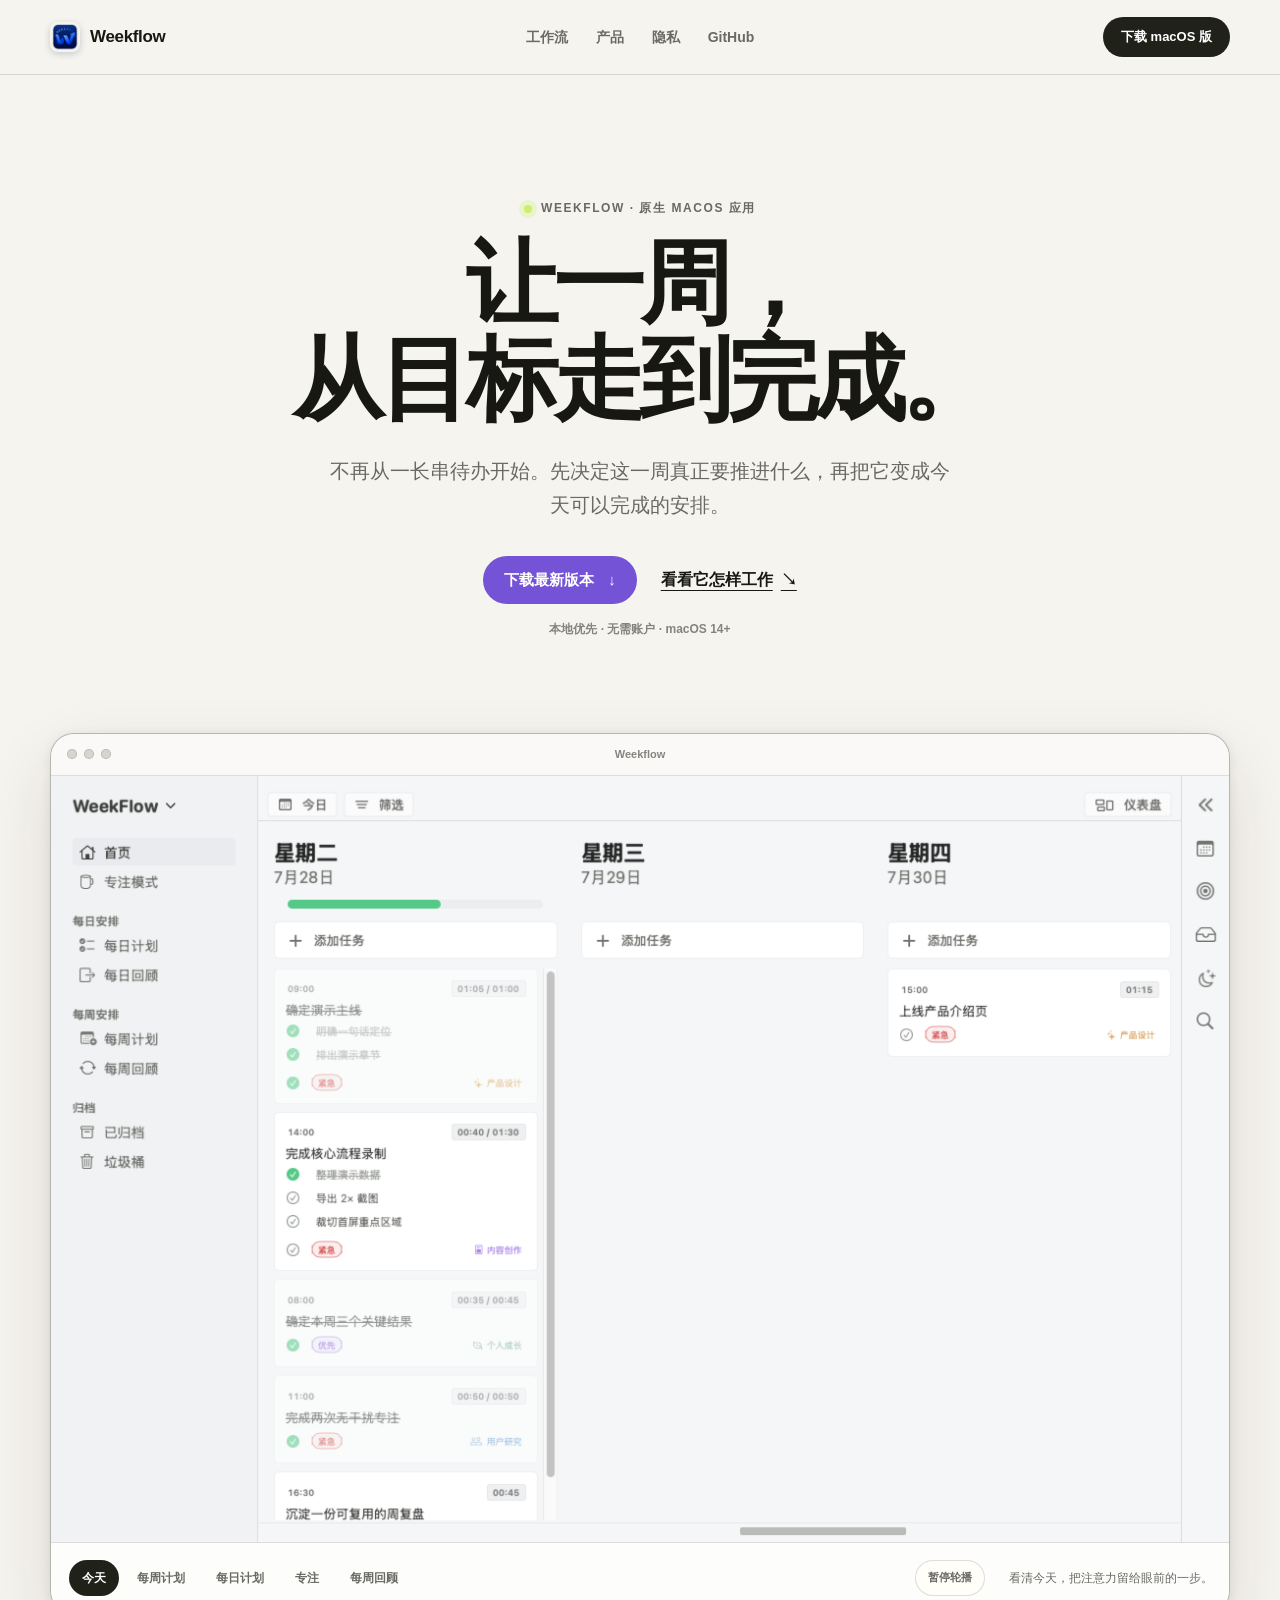
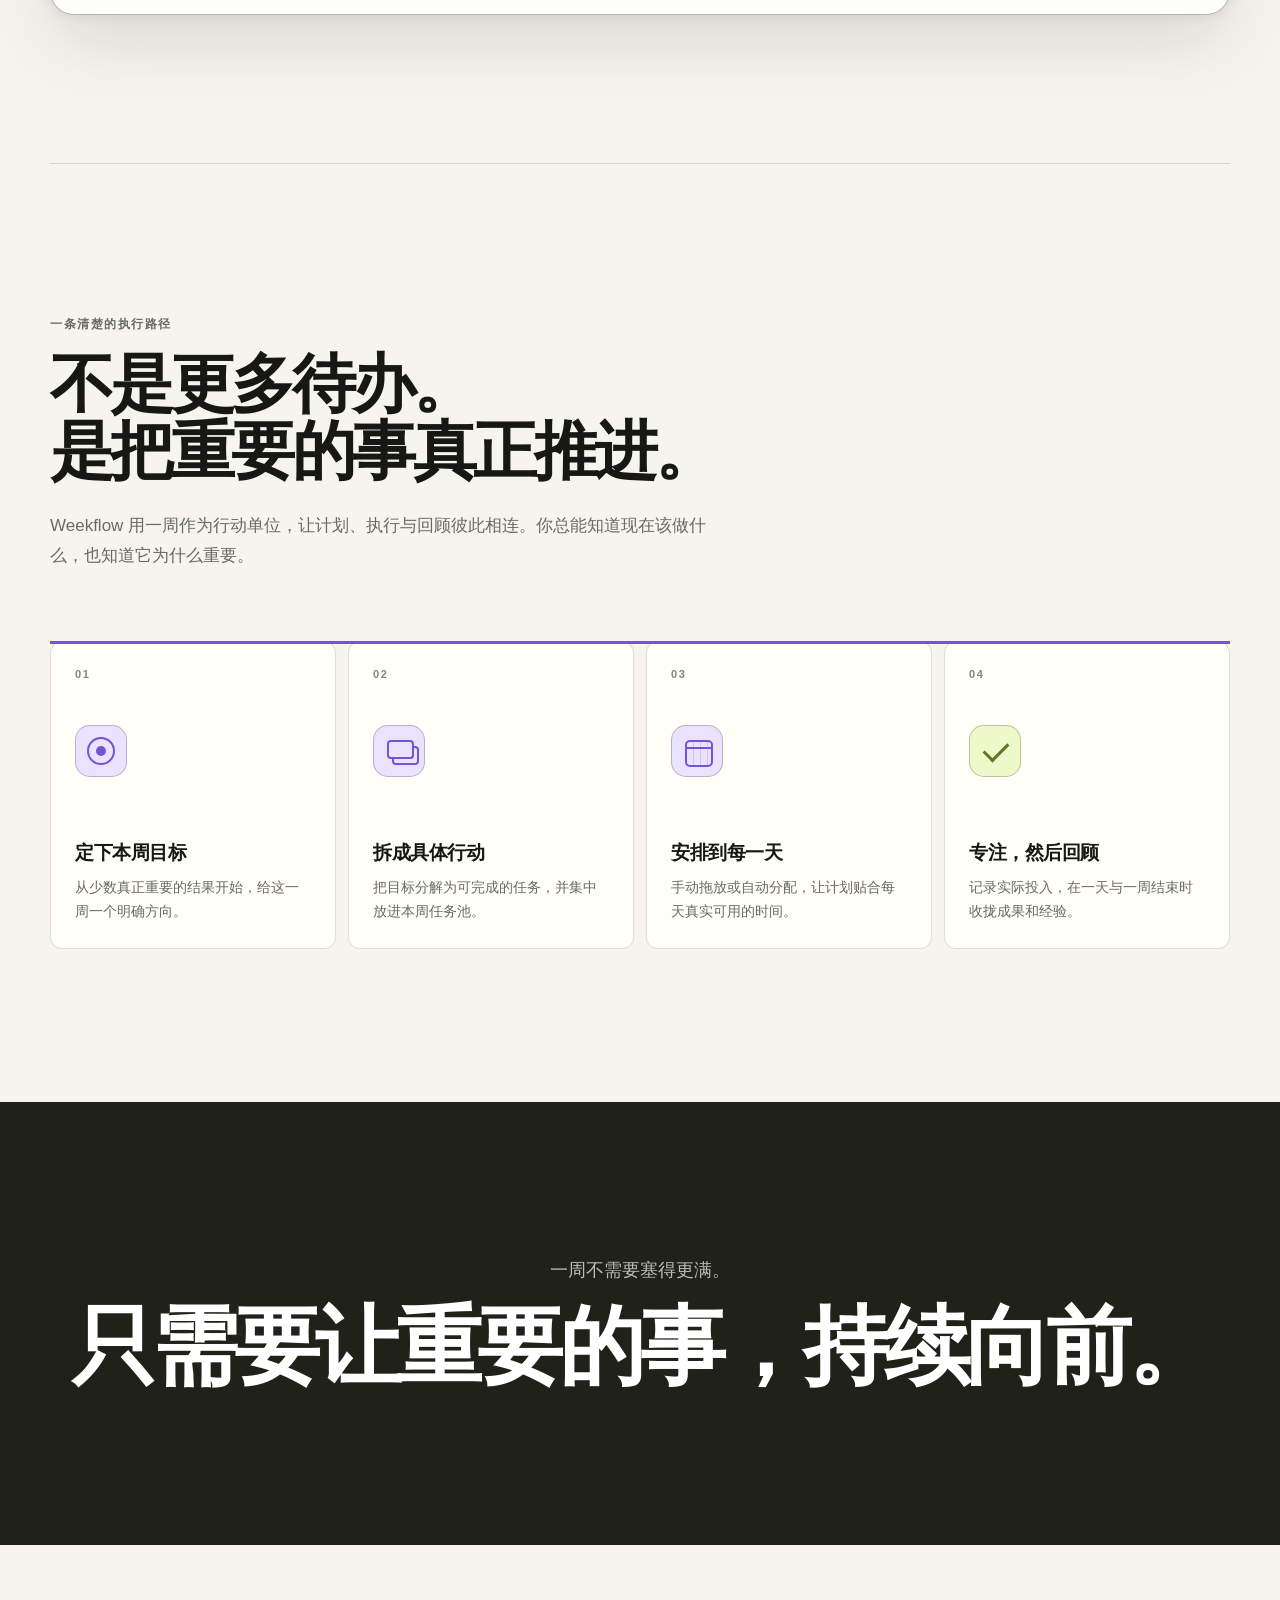
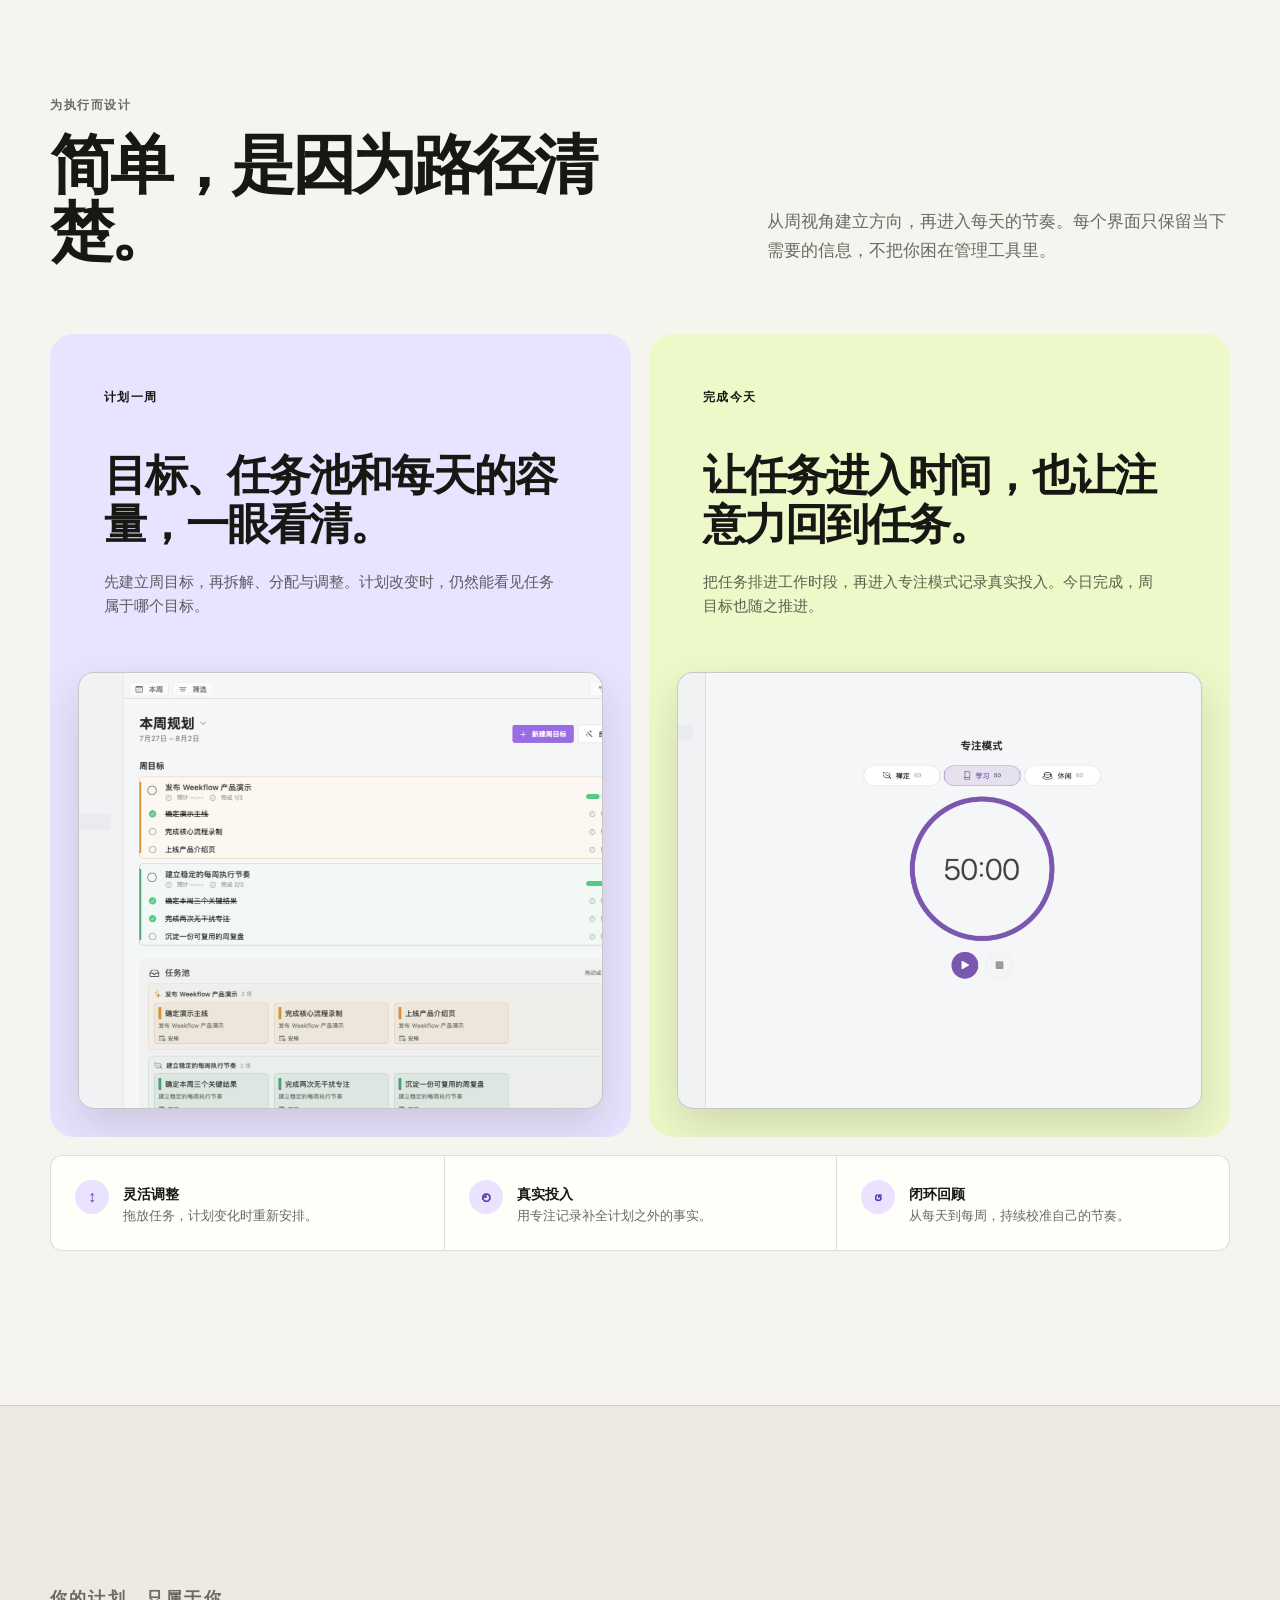
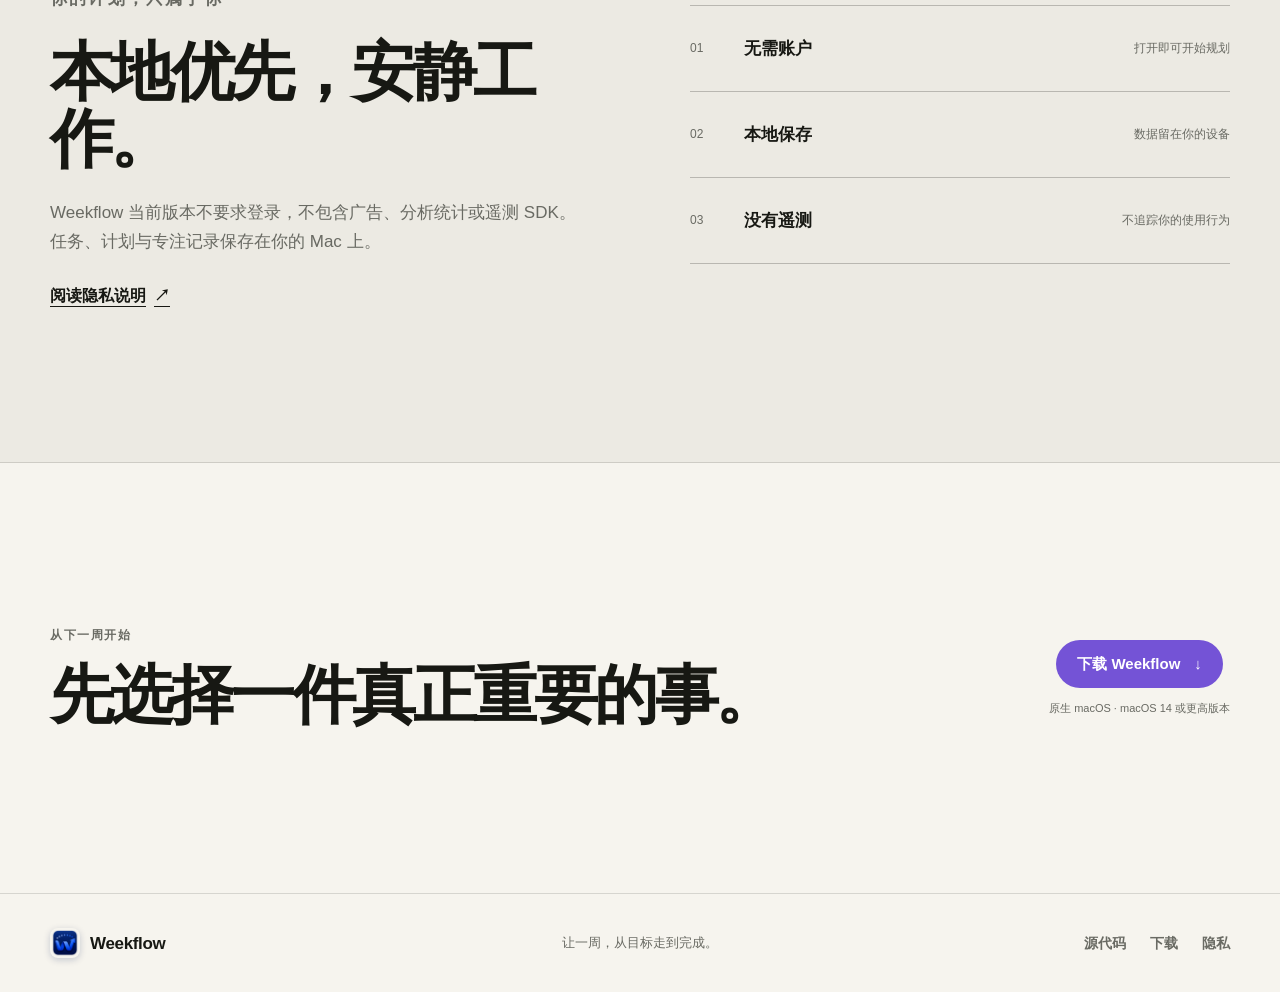
==== docs/index.html @ f8e5429b "feat: add Weekflow product demo site" ====
<!DOCTYPE html>
<html lang="zh-CN" class="no-js">
  <head>
    <meta charset="utf-8" />
    <meta name="viewport" content="width=device-width, initial-scale=1" />
    <meta name="theme-color" content="#f6f4ee" />
    <meta
      name="description"
      content="Weekflow 是一款由周目标驱动的原生 macOS 个人执行系统：规划一周、安排每天、专注行动，再用回顾收拢进展。"
    />
    <meta property="og:type" content="website" />
    <meta property="og:locale" content="zh_CN" />
    <meta property="og:title" content="Weekflow — 让一周，从目标走到完成" />
    <meta
      property="og:description"
      content="从本周真正重要的事出发，把目标变成每天可以执行的安排。"
    />
    <meta property="og:url" content="https://cgl-sd.github.io/weekflow/" />
    <meta property="og:image" content="https://cgl-sd.github.io/weekflow/assets/og-weekflow.png" />
    <meta property="og:image:width" content="1200" />
    <meta property="og:image:height" content="630" />
    <meta property="og:image:alt" content="Weekflow：让一周，从目标走到完成" />
    <meta name="twitter:card" content="summary_large_image" />
    <meta name="twitter:title" content="Weekflow — 让一周，从目标走到完成" />
    <meta
      name="twitter:description"
      content="从周目标出发，安排每天、专注行动，再用回顾收拢进展。"
    />
    <meta name="twitter:image" content="https://cgl-sd.github.io/weekflow/assets/og-weekflow.png" />
    <link rel="canonical" href="https://cgl-sd.github.io/weekflow/" />
    <link rel="icon" type="image/png" href="assets/favicon.png" />
    <link rel="apple-touch-icon" href="assets/apple-touch-icon.png" />
    <link rel="stylesheet" href="styles.css" />
    <script src="site.js" defer="defer"></script>
    <script type="application/ld+json">
      {
        "@context": "https://schema.org",
        "@type": "SoftwareApplication",
        "name": "Weekflow",
        "description": "一款由周目标驱动的原生 macOS 个人执行系统。",
        "applicationCategory": "ProductivityApplication",
        "operatingSystem": "macOS 14 or later",
        "softwareVersion": "1.0.3",
        "downloadUrl": "https://github.com/cgl-sd/weekflow/releases/latest",
        "codeRepository": "https://github.com/cgl-sd/weekflow"
      }
    </script>
    <title>Weekflow — 让一周，从目标走到完成</title>
  </head>
  <body>
    <a class="skip-link" href="#main-content">跳到主要内容</a>

    <header class="site-header">
      <div class="shell header-inner">
        <a class="brand" href="#top" aria-label="Weekflow 首页">
          <span class="brand-mark" aria-hidden="true">
            <img src="assets/favicon.png" alt="" width="30" height="30" />
          </span>
          <span>Weekflow</span>
        </a>

        <nav class="site-nav" aria-label="主要导航">
          <a href="#workflow">工作流</a>
          <a href="#product">产品</a>
          <a href="#privacy">隐私</a>
          <a href="https://github.com/cgl-sd/weekflow">GitHub</a>
        </nav>

        <a
          class="button button-small button-dark"
          href="https://github.com/cgl-sd/weekflow/releases/latest"
        >
          下载 macOS 版
        </a>
      </div>
    </header>

    <main id="main-content">
      <section class="hero shell" id="top" aria-labelledby="hero-title">
        <div class="hero-copy">
          <p class="eyebrow"><span aria-hidden="true"></span> Weekflow · 原生 macOS 应用</p>
          <h1 id="hero-title">让一周，<br />从目标走到完成。</h1>
          <p class="hero-lede">
            不再从一长串待办开始。先决定这一周真正要推进什么，再把它变成今天可以完成的安排。
          </p>
          <div class="hero-actions">
            <a
              class="button button-primary"
              href="https://github.com/cgl-sd/weekflow/releases/latest"
            >
              下载最新版本
              <span aria-hidden="true">↓</span>
            </a>
            <a class="text-link" href="#workflow">看看它怎样工作 <span aria-hidden="true">↘</span></a>
          </div>
          <p class="hero-note">本地优先 · 无需账户 · macOS 14+</p>
        </div>

        <div class="product-demo" data-product-demo="">
          <div class="window-chrome" aria-hidden="true">
            <span></span><span></span><span></span>
            <p>Weekflow</p>
          </div>

          <div class="demo-viewport">
            <article
              class="demo-panel is-active"
              id="panel-home"
              role="tabpanel"
              aria-labelledby="tab-home"
            >
              <figure class="product-shot" data-media-frame="">
                <img
                  src="assets/media/home.png"
                  alt="Weekflow 首页，按日期并排展示每天的任务安排"
                  width="2400"
                  height="1560"
                  fetchpriority="high"
                  decoding="async"
                />
                <p class="media-fallback">首页预览图暂不可用</p>
              </figure>
            </article>

            <article
              class="demo-panel"
              id="panel-weekly"
              role="tabpanel"
              aria-labelledby="tab-weekly"
            >
              <figure class="product-shot" data-media-frame="">
                <img
                  src="assets/media/weekly-planning.png"
                  alt="Weekflow 每周计划界面，包含周目标、任务池和每日分配"
                  width="2400"
                  height="1560"
                  loading="lazy"
                  decoding="async"
                />
                <p class="media-fallback">每周计划预览图暂不可用</p>
              </figure>
            </article>

            <article
              class="demo-panel"
              id="panel-daily"
              role="tabpanel"
              aria-labelledby="tab-daily"
            >
              <figure class="product-shot" data-media-frame="">
                <img
                  src="assets/media/daily-planning.png"
                  alt="Weekflow 每日计划界面，把任务池中的任务安排到明天"
                  width="2400"
                  height="1560"
                  loading="lazy"
                  decoding="async"
                />
                <p class="media-fallback">每日计划预览图暂不可用</p>
              </figure>
            </article>

            <article
              class="demo-panel"
              id="panel-focus"
              role="tabpanel"
              aria-labelledby="tab-focus"
            >
              <figure class="product-shot" data-media-frame="">
                <img
                  src="assets/media/focus.png"
                  alt="Weekflow 专注模式界面，展示专注类型与计时器"
                  width="2400"
                  height="1560"
                  loading="lazy"
                  decoding="async"
                />
                <p class="media-fallback">专注模式预览图暂不可用</p>
              </figure>
            </article>

            <article
              class="demo-panel"
              id="panel-review"
              role="tabpanel"
              aria-labelledby="tab-review"
            >
              <figure class="product-shot" data-media-frame="">
                <img
                  src="assets/media/weekly-review.png"
                  alt="Weekflow 每周回顾界面，汇总一周的任务、时间与目标进度"
                  width="2400"
                  height="1560"
                  loading="lazy"
                  decoding="async"
                />
                <p class="media-fallback">每周回顾预览图暂不可用</p>
              </figure>
            </article>
          </div>

          <div class="demo-controls">
            <div class="demo-tabs" role="tablist" aria-label="选择 Weekflow 界面预览">
              <button
                type="button"
                role="tab"
                id="tab-home"
                aria-controls="panel-home"
                aria-selected="true"
                tabindex="0"
                data-demo-tab="home"
              >
                今天
              </button>
              <button
                type="button"
                role="tab"
                id="tab-weekly"
                aria-controls="panel-weekly"
                aria-selected="false"
                tabindex="-1"
                data-demo-tab="weekly"
              >
                每周计划
              </button>
              <button
                type="button"
                role="tab"
                id="tab-daily"
                aria-controls="panel-daily"
                aria-selected="false"
                tabindex="-1"
                data-demo-tab="daily"
              >
                每日计划
              </button>
              <button
                type="button"
                role="tab"
                id="tab-focus"
                aria-controls="panel-focus"
                aria-selected="false"
                tabindex="-1"
                data-demo-tab="focus"
              >
                专注
              </button>
              <button
                type="button"
                role="tab"
                id="tab-review"
                aria-controls="panel-review"
                aria-selected="false"
                tabindex="-1"
                data-demo-tab="review"
              >
                每周回顾
              </button>
            </div>
            <button
              class="demo-toggle"
              type="button"
              aria-pressed="false"
              data-demo-toggle
            >
              暂停轮播
            </button>
            <p class="demo-caption" data-demo-caption="">
              看清今天，把注意力留给眼前的一步。
            </p>
          </div>
        </div>
      </section>

      <section class="workflow section shell" id="workflow" aria-labelledby="workflow-title">
        <div class="section-heading section-heading-narrow">
          <p class="eyebrow">一条清楚的执行路径</p>
          <h2 id="workflow-title">不是更多待办。<br />是把重要的事真正推进。</h2>
          <p>
            Weekflow 用一周作为行动单位，让计划、执行与回顾彼此相连。你总能知道现在该做什么，也知道它为什么重要。
          </p>
        </div>

        <ol class="workflow-grid" data-workflow="">
          <li class="flow-card">
            <span class="flow-index">01</span>
            <div class="flow-symbol flow-symbol-target" aria-hidden="true"></div>
            <h3>定下本周目标</h3>
            <p>从少数真正重要的结果开始，给这一周一个明确方向。</p>
          </li>
          <li class="flow-card">
            <span class="flow-index">02</span>
            <div class="flow-symbol flow-symbol-stack" aria-hidden="true"></div>
            <h3>拆成具体行动</h3>
            <p>把目标分解为可完成的任务，并集中放进本周任务池。</p>
          </li>
          <li class="flow-card">
            <span class="flow-index">03</span>
            <div class="flow-symbol flow-symbol-calendar" aria-hidden="true"></div>
            <h3>安排到每一天</h3>
            <p>手动拖放或自动分配，让计划贴合每天真实可用的时间。</p>
          </li>
          <li class="flow-card">
            <span class="flow-index">04</span>
            <div class="flow-symbol flow-symbol-check" aria-hidden="true"></div>
            <h3>专注，然后回顾</h3>
            <p>记录实际投入，在一天与一周结束时收拢成果和经验。</p>
          </li>
        </ol>
      </section>

      <section class="statement section" aria-label="Weekflow 产品理念">
        <div class="shell statement-inner">
          <p>一周不需要塞得更满。</p>
          <h2>只需要让重要的事，持续向前。</h2>
        </div>
      </section>

      <section class="product section shell" id="product" aria-labelledby="product-title">
        <div class="section-heading section-heading-split">
          <div>
            <p class="eyebrow">为执行而设计</p>
            <h2 id="product-title">简单，是因为路径清楚。</h2>
          </div>
          <p>
            从周视角建立方向，再进入每天的节奏。每个界面只保留当下需要的信息，不把你困在管理工具里。
          </p>
        </div>

        <div class="media-grid">
          <article class="media-card media-card-lilac">
            <div class="media-card-copy">
              <p class="card-kicker">计划一周</p>
              <h3>目标、任务池和每天的容量，一眼看清。</h3>
              <p>先建立周目标，再拆解、分配与调整。计划改变时，仍然能看见任务属于哪个目标。</p>
            </div>
            <figure class="media-card-frame" data-media-frame="">
              <img
                src="assets/media/weekly-planning.png"
                alt="每周计划界面中的周目标、任务池与每日分配"
                width="2400"
                height="1560"
                loading="lazy"
                decoding="async"
              />
              <p class="media-fallback">每周计划预览图暂不可用</p>
            </figure>
          </article>

          <article class="media-card media-card-lime">
            <div class="media-card-copy">
              <p class="card-kicker">完成今天</p>
              <h3>让任务进入时间，也让注意力回到任务。</h3>
              <p>把任务排进工作时段，再进入专注模式记录真实投入。今日完成，周目标也随之推进。</p>
            </div>
            <figure class="media-card-frame media-card-frame-focus" data-media-frame="">
              <img
                src="assets/media/focus.png"
                alt="专注模式中的类型选择与计时器"
                width="2400"
                height="1560"
                loading="lazy"
                decoding="async"
              />
              <p class="media-fallback">专注模式预览图暂不可用</p>
            </figure>
          </article>
        </div>

        <div class="feature-strip" aria-label="更多功能">
          <div>
            <span aria-hidden="true">↕</span>
            <p><strong>灵活调整</strong> 拖放任务，计划变化时重新安排。</p>
          </div>
          <div>
            <span aria-hidden="true">◴</span>
            <p><strong>真实投入</strong> 用专注记录补全计划之外的事实。</p>
          </div>
          <div>
            <span aria-hidden="true">↺</span>
            <p><strong>闭环回顾</strong> 从每天到每周，持续校准自己的节奏。</p>
          </div>
        </div>
      </section>

      <section class="privacy section" id="privacy" aria-labelledby="privacy-title">
        <div class="shell privacy-inner">
          <div class="privacy-copy">
            <p class="eyebrow">你的计划，只属于你</p>
            <h2 id="privacy-title">本地优先，安静工作。</h2>
            <p>
              Weekflow 当前版本不要求登录，不包含广告、分析统计或遥测 SDK。任务、计划与专注记录保存在你的 Mac 上。
            </p>
            <a class="text-link" href="https://github.com/cgl-sd/weekflow/blob/main/PRIVACY.md">
              阅读隐私说明 <span aria-hidden="true">↗</span>
            </a>
          </div>

          <ul class="privacy-points">
            <li><span>01</span><strong>无需账户</strong><small>打开即可开始规划</small></li>
            <li><span>02</span><strong>本地保存</strong><small>数据留在你的设备</small></li>
            <li><span>03</span><strong>没有遥测</strong><small>不追踪你的使用行为</small></li>
          </ul>
        </div>
      </section>

      <section class="final-cta shell" aria-labelledby="cta-title">
        <div>
          <p class="eyebrow">从下一周开始</p>
          <h2 id="cta-title">先选择一件真正重要的事。</h2>
        </div>
        <div class="final-actions">
          <a
            class="button button-primary"
            href="https://github.com/cgl-sd/weekflow/releases/latest"
          >
            下载 Weekflow <span aria-hidden="true">↓</span>
          </a>
          <p>原生 macOS · macOS 14 或更高版本</p>
        </div>
      </section>
    </main>

    <footer class="site-footer">
      <div class="shell footer-inner">
        <a class="brand" href="#top" aria-label="返回页面顶部">
          <span class="brand-mark" aria-hidden="true">
            <img src="assets/favicon.png" alt="" width="30" height="30" />
          </span>
          <span>Weekflow</span>
        </a>
        <p>让一周，从目标走到完成。</p>
        <div class="footer-links">
          <a href="https://github.com/cgl-sd/weekflow">源代码</a>
          <a href="https://github.com/cgl-sd/weekflow/releases/latest">下载</a>
          <a href="https://github.com/cgl-sd/weekflow/blob/main/PRIVACY.md">隐私</a>
        </div>
      </div>
    </footer>
  </body>
</html>
---- docs/styles.css ----
:root {
  --canvas: #f6f4ee;
  --surface: #fffef9;
  --ink: #171813;
  --muted: #696a63;
  --line: rgba(23, 24, 19, 0.14);
  --line-strong: rgba(23, 24, 19, 0.24);
  --purple: #7453d6;
  --purple-dark: #5d3eb9;
  --purple-pale: #eae3ff;
  --lime: #c8f06a;
  --lime-pale: #eef9c9;
  --dark: #202119;
  --radius-small: 12px;
  --radius-medium: 24px;
  --radius-large: 36px;
  --shadow: 0 28px 70px rgba(37, 31, 18, 0.12), 0 2px 12px rgba(37, 31, 18, 0.08);
  --shell: min(1180px, calc(100vw - 48px));
}

* {
  box-sizing: border-box;
}

html {
  scroll-behavior: smooth;
}

body {
  margin: 0;
  color: var(--ink);
  background: var(--canvas);
  font-family: -apple-system, BlinkMacSystemFont, "SF Pro Display", "PingFang SC",
    "Hiragino Sans GB", "Microsoft YaHei", sans-serif;
  font-size: 16px;
  line-height: 1.6;
  -webkit-font-smoothing: antialiased;
  text-rendering: optimizeLegibility;
}

img {
  display: block;
  max-width: 100%;
}

a {
  color: inherit;
}

button,
a {
  -webkit-tap-highlight-color: transparent;
}

button {
  font: inherit;
}

:focus-visible {
  outline: 3px solid var(--purple);
  outline-offset: 4px;
}

.skip-link {
  position: fixed;
  z-index: 100;
  top: 12px;
  left: 12px;
  padding: 10px 14px;
  border-radius: 8px;
  background: var(--dark);
  color: #fff;
  font-weight: 700;
  transform: translateY(-150%);
}

.skip-link:focus {
  transform: translateY(0);
}

.shell {
  width: var(--shell);
  margin-inline: auto;
}

.site-header {
  position: relative;
  z-index: 20;
  border-bottom: 1px solid var(--line);
}

.header-inner {
  min-height: 74px;
  display: grid;
  grid-template-columns: 1fr auto 1fr;
  align-items: center;
  gap: 28px;
}

.brand {
  display: inline-flex;
  align-items: center;
  justify-self: start;
  gap: 10px;
  width: fit-content;
  color: var(--ink);
  font-size: 17px;
  font-weight: 760;
  letter-spacing: -0.02em;
  text-decoration: none;
}

.brand-mark {
  width: 30px;
  height: 30px;
  display: block;
  flex: 0 0 auto;
  border-radius: 8px;
  overflow: hidden;
  box-shadow: 0 2px 7px rgba(8, 31, 86, 0.2);
}

.brand-mark img {
  width: 100%;
  height: 100%;
}

.site-nav {
  display: flex;
  align-items: center;
  gap: 28px;
}

.site-nav a,
.footer-links a {
  color: var(--muted);
  font-size: 14px;
  font-weight: 620;
  text-decoration: none;
}

.site-nav a:hover,
.footer-links a:hover {
  color: var(--ink);
}

.header-inner > .button {
  justify-self: end;
}

.button {
  min-height: 48px;
  display: inline-flex;
  align-items: center;
  justify-content: center;
  gap: 14px;
  padding: 0 20px;
  border: 1px solid transparent;
  border-radius: 999px;
  font-size: 15px;
  font-weight: 720;
  text-decoration: none;
  white-space: nowrap;
}

.button-small {
  min-height: 40px;
  padding-inline: 17px;
  font-size: 13px;
}

.button-dark {
  background: var(--dark);
  color: #fff;
}

.button-dark:hover {
  background: #000;
}

.button-primary {
  background: var(--purple);
  color: #fff;
}

.button-primary:hover {
  background: var(--purple-dark);
}

.text-link {
  display: inline-flex;
  align-items: center;
  gap: 8px;
  color: var(--ink);
  font-weight: 710;
  text-underline-offset: 5px;
  text-decoration-thickness: 1px;
}

.hero {
  padding-top: clamp(72px, 10vw, 126px);
  padding-bottom: clamp(92px, 12vw, 148px);
}

.hero-copy {
  width: min(760px, 100%);
  margin-inline: auto;
  text-align: center;
}

.eyebrow {
  margin: 0 0 18px;
  color: var(--muted);
  font-size: 12px;
  font-weight: 780;
  letter-spacing: 0.13em;
  line-height: 1.3;
  text-transform: uppercase;
}

.hero-copy .eyebrow {
  display: flex;
  align-items: center;
  justify-content: center;
  gap: 9px;
}

.hero-copy .eyebrow span {
  width: 8px;
  height: 8px;
  border-radius: 50%;
  background: var(--lime);
  box-shadow: 0 0 0 5px rgba(200, 240, 106, 0.25);
}

.hero h1,
.section-heading h2,
.statement h2,
.privacy h2,
.final-cta h2 {
  margin: 0;
  font-weight: 780;
  letter-spacing: -0.055em;
  line-height: 1.05;
}

.hero h1 {
  font-size: clamp(50px, 7.5vw, 92px);
}

.hero-lede {
  max-width: 620px;
  margin: 26px auto 0;
  color: var(--muted);
  font-size: clamp(17px, 2vw, 20px);
  line-height: 1.7;
}

.hero-actions {
  display: flex;
  align-items: center;
  justify-content: center;
  gap: 24px;
  margin-top: 34px;
}

.hero-note {
  margin: 16px 0 0;
  color: #83847d;
  font-size: 12px;
  font-weight: 600;
}

.product-demo {
  position: relative;
  margin-top: clamp(58px, 8vw, 94px);
  border: 1px solid var(--line-strong);
  border-radius: var(--radius-medium);
  background: #e9e8e3;
  box-shadow: var(--shadow);
  overflow: hidden;
}

.product-demo::before {
  content: "";
  position: absolute;
  z-index: -1;
  width: 56%;
  aspect-ratio: 1;
  top: -24%;
  right: -12%;
  border-radius: 50%;
  background: var(--purple-pale);
}

.window-chrome {
  height: 42px;
  display: flex;
  align-items: center;
  gap: 7px;
  padding: 0 16px;
  border-bottom: 1px solid rgba(23, 24, 19, 0.12);
  background: rgba(255, 255, 255, 0.76);
}

.window-chrome span {
  width: 10px;
  height: 10px;
  border: 1px solid rgba(23, 24, 19, 0.14);
  border-radius: 50%;
  background: #d7d5ce;
}

.window-chrome p {
  position: absolute;
  left: 50%;
  margin: 0;
  color: #84857f;
  font-size: 11px;
  font-weight: 650;
  transform: translateX(-50%);
}

.demo-viewport {
  background: #e7e8e8;
}

.demo-panel + .demo-panel {
  border-top: 1px solid var(--line);
}

.js .demo-panel {
  display: none;
}

.js .demo-panel.is-active {
  display: block;
  animation: panel-reveal 360ms ease-out both;
}

.product-shot,
.media-card-frame {
  position: relative;
  margin: 0;
  overflow: hidden;
}

.product-shot {
  aspect-ratio: 20 / 13;
}

.product-shot img {
  width: 100%;
  height: 100%;
  object-fit: cover;
  object-position: center top;
}

.media-fallback {
  position: absolute;
  inset: 0;
  display: none;
  place-items: center;
  margin: 0;
  padding: 24px;
  color: var(--muted);
  background: rgba(255, 255, 255, 0.58);
  font-size: 14px;
  font-weight: 650;
  text-align: center;
}

[data-media-frame].is-missing .media-fallback {
  display: grid;
}

.demo-controls {
  display: flex;
  align-items: center;
  justify-content: space-between;
  gap: 24px;
  min-height: 72px;
  padding: 12px 16px 12px 18px;
  border-top: 1px solid var(--line);
  background: rgba(255, 255, 255, 0.9);
}

.demo-tabs {
  display: flex;
  gap: 5px;
}

.no-js .demo-tabs,
.no-js .demo-toggle {
  display: none;
}

.demo-tabs button {
  min-height: 36px;
  padding: 0 13px;
  border: 0;
  border-radius: 999px;
  color: var(--muted);
  background: transparent;
  font-size: 12px;
  font-weight: 680;
  cursor: pointer;
}

.demo-tabs button[aria-selected="true"] {
  color: #fff;
  background: var(--dark);
}

.demo-caption {
  margin: 0;
  color: var(--muted);
  font-size: 12px;
  text-align: right;
}

.demo-toggle {
  min-height: 36px;
  margin-left: auto;
  padding: 0 12px;
  border: 1px solid var(--line);
  border-radius: 999px;
  color: var(--muted);
  background: var(--surface);
  font-size: 11px;
  font-weight: 680;
  cursor: pointer;
}

.demo-toggle:hover:not(:disabled) {
  color: var(--ink);
  border-color: var(--line-strong);
}

.demo-toggle:disabled {
  cursor: default;
  opacity: 0.72;
}

.section {
  padding-top: clamp(92px, 12vw, 156px);
  padding-bottom: clamp(92px, 12vw, 156px);
}

.section-heading-narrow {
  max-width: 760px;
}

.section-heading h2,
.privacy h2,
.final-cta h2 {
  font-size: clamp(40px, 5vw, 66px);
}

.section-heading > p:last-child,
.privacy-copy > p,
.section-heading-split > p {
  color: var(--muted);
  font-size: 17px;
  line-height: 1.75;
}

.section-heading-narrow > p:last-child {
  max-width: 680px;
  margin: 26px 0 0;
}

.workflow {
  border-top: 1px solid var(--line);
}

.workflow-grid {
  position: relative;
  display: grid;
  grid-template-columns: repeat(4, minmax(0, 1fr));
  gap: 12px;
  margin: 70px 0 0;
  padding: 0;
  list-style: none;
}

.workflow-grid::before {
  content: "";
  position: absolute;
  z-index: 2;
  top: 0;
  left: 0;
  width: 100%;
  height: 3px;
  background: var(--purple);
  transform: scaleX(0);
  transform-origin: left;
}

.js .workflow-grid.is-visible::before {
  animation: flow-across 1.3s cubic-bezier(0.2, 0.75, 0.2, 1) forwards;
}

.flow-card {
  min-height: 308px;
  display: flex;
  flex-direction: column;
  padding: 24px;
  border: 1px solid var(--line);
  border-radius: var(--radius-small);
  background: var(--surface);
}

.flow-index {
  color: #85867e;
  font-size: 11px;
  font-weight: 760;
  letter-spacing: 0.14em;
}

.flow-symbol {
  position: relative;
  width: 52px;
  height: 52px;
  margin-top: 42px;
  border: 1px solid var(--line-strong);
  border-radius: 15px;
  background: var(--purple-pale);
}

.flow-symbol::before,
.flow-symbol::after {
  content: "";
  position: absolute;
}

.flow-symbol-target::before {
  inset: 11px;
  border: 2px solid var(--purple);
  border-radius: 50%;
}

.flow-symbol-target::after {
  inset: 20px;
  border-radius: 50%;
  background: var(--purple);
}

.flow-symbol-stack::before {
  width: 23px;
  height: 15px;
  top: 14px;
  left: 13px;
  border: 2px solid var(--purple);
  border-radius: 4px;
  box-shadow: 5px 6px 0 -2px var(--purple-pale), 5px 6px 0 0 var(--purple);
}

.flow-symbol-calendar::before {
  width: 24px;
  height: 23px;
  top: 14px;
  left: 13px;
  border: 2px solid var(--purple);
  border-radius: 5px;
  background: repeating-linear-gradient(
    to right,
    transparent 0 6px,
    rgba(116, 83, 214, 0.22) 6px 7px
  );
}

.flow-symbol-calendar::after {
  width: 24px;
  height: 2px;
  top: 21px;
  left: 15px;
  background: var(--purple);
}

.flow-symbol-check {
  background: var(--lime-pale);
}

.flow-symbol-check::before {
  width: 21px;
  height: 11px;
  top: 16px;
  left: 14px;
  border-bottom: 3px solid #5e7725;
  border-left: 3px solid #5e7725;
  transform: rotate(-45deg);
}

.flow-card h3 {
  margin: auto 0 8px;
  font-size: 19px;
  letter-spacing: -0.025em;
}

.flow-card p {
  margin: 0;
  color: var(--muted);
  font-size: 14px;
  line-height: 1.7;
}

.statement {
  padding-inline: 24px;
  background: var(--dark);
  color: #fff;
}

.statement-inner {
  text-align: center;
}

.statement p {
  margin: 0 0 16px;
  color: #bcbdb5;
  font-size: 18px;
}

.statement h2 {
  font-size: clamp(42px, 7vw, 86px);
}

.section-heading-split {
  display: grid;
  grid-template-columns: 1.15fr 0.85fr;
  align-items: end;
  gap: 90px;
}

.section-heading-split > p {
  margin: 0;
}

.media-grid {
  display: grid;
  grid-template-columns: repeat(2, minmax(0, 1fr));
  gap: 18px;
  margin-top: 68px;
}

.media-card {
  min-width: 0;
  display: flex;
  flex-direction: column;
  border-radius: var(--radius-medium);
  overflow: hidden;
}

.media-card-lilac {
  background: var(--purple-pale);
}

.media-card-lime {
  background: var(--lime-pale);
}

.media-card-copy {
  min-height: 325px;
  padding: clamp(30px, 5vw, 54px);
}

.card-kicker {
  margin: 0 0 44px;
  font-size: 12px;
  font-weight: 760;
  letter-spacing: 0.12em;
  text-transform: uppercase;
}

.media-card h3 {
  max-width: 470px;
  margin: 0;
  font-size: clamp(28px, 3.6vw, 43px);
  letter-spacing: -0.045em;
  line-height: 1.12;
}

.media-card-copy > p:last-child {
  max-width: 460px;
  margin: 22px 0 0;
  color: rgba(23, 24, 19, 0.68);
  font-size: 15px;
}

.media-card-frame {
  aspect-ratio: 1.2 / 1;
  margin: 0 28px 28px;
  border: 1px solid rgba(23, 24, 19, 0.16);
  border-radius: 16px;
  background: #e8e9e9;
  box-shadow: 0 18px 44px rgba(24, 20, 12, 0.14);
}

.media-card-frame img {
  width: 100%;
  height: 100%;
  object-fit: cover;
  object-position: top center;
}

.media-card-frame-focus img {
  object-position: 61% top;
}

.feature-strip {
  display: grid;
  grid-template-columns: repeat(3, minmax(0, 1fr));
  gap: 0;
  margin-top: 18px;
  border: 1px solid var(--line);
  border-radius: var(--radius-small);
  background: var(--surface);
}

.feature-strip > div {
  min-width: 0;
  display: flex;
  align-items: flex-start;
  gap: 14px;
  padding: 24px;
}

.feature-strip > div + div {
  border-left: 1px solid var(--line);
}

.feature-strip span {
  flex: 0 0 auto;
  width: 34px;
  height: 34px;
  display: grid;
  place-items: center;
  border-radius: 50%;
  background: var(--purple-pale);
  color: var(--purple-dark);
  font-weight: 760;
}

.feature-strip p {
  margin: 3px 0 0;
  color: var(--muted);
  font-size: 13px;
  line-height: 1.6;
}

.feature-strip strong {
  display: block;
  color: var(--ink);
  font-size: 14px;
}

.privacy {
  border-top: 1px solid var(--line);
  border-bottom: 1px solid var(--line);
  background: #eceae3;
}

.privacy-inner {
  display: grid;
  grid-template-columns: 1fr 1fr;
  align-items: center;
  gap: 100px;
}

.privacy-copy > p {
  max-width: 570px;
  margin: 24px 0 26px;
}

.privacy-points {
  margin: 0;
  padding: 0;
  border-top: 1px solid var(--line-strong);
  list-style: none;
}

.privacy-points li {
  display: grid;
  grid-template-columns: 42px 1fr auto;
  align-items: center;
  gap: 12px;
  min-height: 86px;
  border-bottom: 1px solid var(--line-strong);
}

.privacy-points span,
.privacy-points small {
  color: var(--muted);
  font-size: 12px;
}

.privacy-points strong {
  font-size: 17px;
}

.final-cta {
  min-height: 430px;
  display: grid;
  grid-template-columns: 1fr auto;
  align-items: center;
  gap: 70px;
}

.final-cta h2 {
  max-width: 760px;
}

.final-actions {
  text-align: center;
}

.final-actions p {
  margin: 12px 0 0;
  color: var(--muted);
  font-size: 11px;
}

.site-footer {
  padding: 34px 0;
  border-top: 1px solid var(--line);
}

.footer-inner {
  display: grid;
  grid-template-columns: 1fr auto 1fr;
  align-items: center;
  gap: 30px;
}

.footer-inner > p {
  margin: 0;
  color: var(--muted);
  font-size: 13px;
}

.footer-links {
  display: flex;
  justify-content: flex-end;
  gap: 24px;
}

@keyframes panel-reveal {
  from {
    opacity: 0;
  }
  to {
    opacity: 1;
  }
}

@keyframes flow-across {
  from {
    transform: scaleX(0);
  }
  to {
    transform: scaleX(1);
  }
}

@media (max-width: 900px) {
  .header-inner {
    grid-template-columns: 1fr auto;
  }

  .site-nav {
    display: none;
  }

  .workflow-grid {
    grid-template-columns: repeat(2, minmax(0, 1fr));
  }

  .flow-card {
    min-height: 270px;
  }

  .section-heading-split,
  .privacy-inner {
    grid-template-columns: 1fr;
    gap: 34px;
  }

  .section-heading-split > p {
    max-width: 650px;
  }

  .privacy-inner {
    gap: 64px;
  }

  .final-cta {
    grid-template-columns: 1fr;
    align-content: center;
    gap: 38px;
  }

  .final-actions {
    justify-self: start;
    text-align: left;
  }
}

@media (max-width: 720px) {
  :root {
    --shell: min(100% - 32px, 1180px);
  }

  .header-inner {
    min-height: 66px;
  }

  .brand {
    font-size: 16px;
  }

  .header-inner .button {
    min-height: 38px;
    padding-inline: 14px;
  }

  .hero {
    padding-top: 66px;
  }

  .hero h1 {
    font-size: clamp(45px, 13.5vw, 66px);
  }

  .hero-lede {
    font-size: 16px;
  }

  .hero-actions {
    flex-direction: column;
    gap: 17px;
  }

  .product-demo {
    margin-inline: -8px;
    border-radius: 18px;
  }

  .product-shot {
    aspect-ratio: 1.2 / 1;
  }

  .product-shot img {
    object-position: 31% top;
  }

  .demo-controls {
    display: block;
    padding: 12px;
  }

  .demo-tabs {
    overflow-x: auto;
    padding-bottom: 4px;
    scrollbar-width: none;
  }

  .demo-tabs::-webkit-scrollbar {
    display: none;
  }

  .demo-tabs button {
    flex: 0 0 auto;
  }

  .demo-caption {
    margin: 8px 7px 0;
    text-align: left;
  }

  .demo-toggle {
    margin: 8px 0 0 7px;
  }

  .section-heading h2,
  .privacy h2,
  .final-cta h2 {
    font-size: clamp(38px, 10vw, 52px);
  }

  .workflow-grid,
  .media-grid,
  .feature-strip {
    grid-template-columns: 1fr;
  }

  .workflow-grid {
    margin-top: 48px;
  }

  .workflow-grid::before {
    width: 3px;
    height: 100%;
    transform: scaleY(0);
    transform-origin: top;
  }

  .js .workflow-grid.is-visible::before {
    animation-name: flow-down;
  }

  .flow-card {
    min-height: 244px;
    padding-left: 28px;
  }

  .flow-symbol {
    margin-top: 28px;
  }

  .statement {
    padding-inline: 0;
  }

  .statement h2 {
    font-size: clamp(40px, 12vw, 62px);
  }

  .media-grid {
    gap: 14px;
    margin-top: 48px;
  }

  .media-card-copy {
    min-height: 285px;
    padding: 34px 28px;
  }

  .card-kicker {
    margin-bottom: 34px;
  }

  .media-card h3 {
    font-size: 31px;
  }

  .media-card-frame {
    aspect-ratio: 1 / 1;
    margin: 0 14px 14px;
  }

  .feature-strip > div + div {
    border-top: 1px solid var(--line);
    border-left: 0;
  }

  .privacy-points li {
    grid-template-columns: 36px 1fr;
  }

  .privacy-points small {
    grid-column: 2;
    margin-top: -20px;
  }

  .final-cta {
    min-height: 520px;
  }

  .footer-inner {
    grid-template-columns: 1fr;
    justify-items: start;
  }

  .footer-links {
    justify-content: flex-start;
  }
}

@keyframes flow-down {
  from {
    transform: scaleY(0);
  }
  to {
    transform: scaleY(1);
  }
}

@media (prefers-reduced-motion: reduce) {
  html {
    scroll-behavior: auto;
  }

  *,
  *::before,
  *::after {
    animation-duration: 0.001ms !important;
    animation-iteration-count: 1 !important;
  }

  .workflow-grid::before {
    transform: none;
  }
}

@media (forced-colors: active) {
  .brand-mark,
  .button,
  .demo-tabs button[aria-selected="true"] {
    border: 1px solid currentColor;
  }

  .workflow-grid::before {
    background: CanvasText;
  }
}
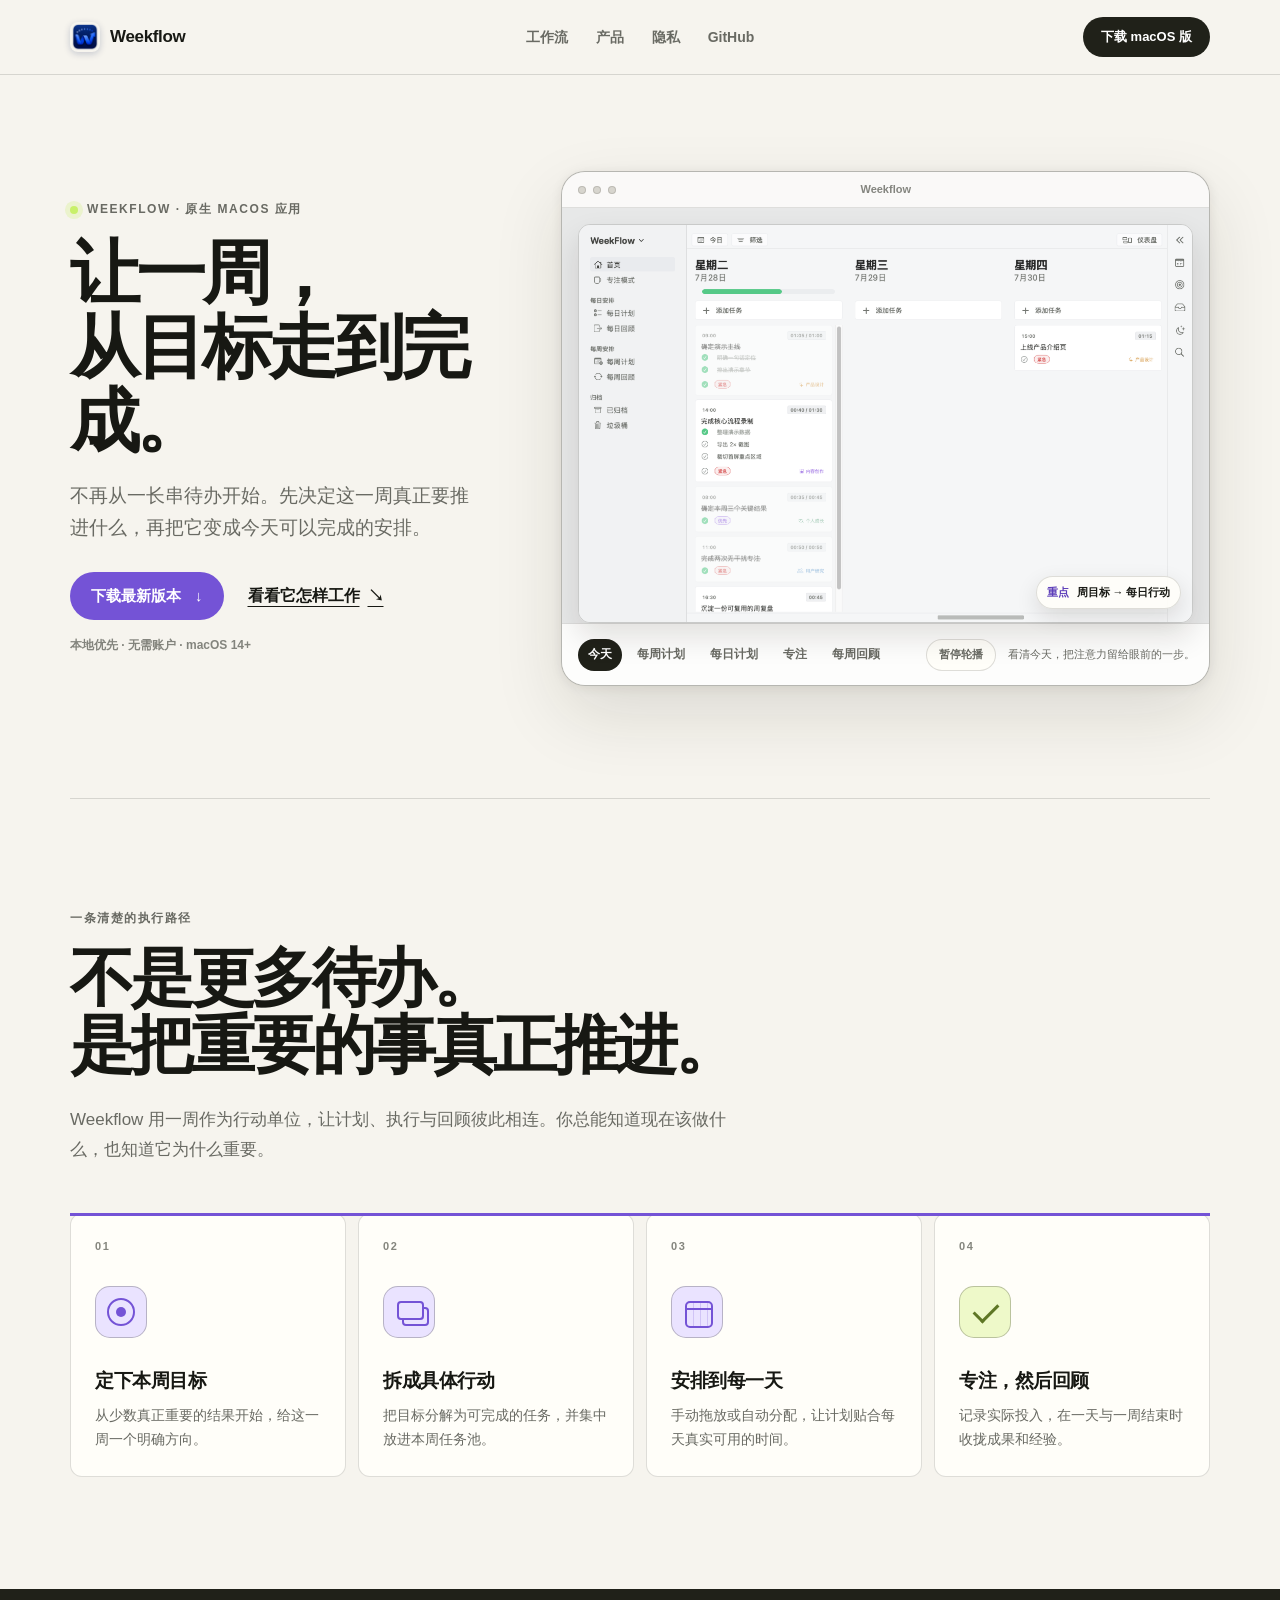
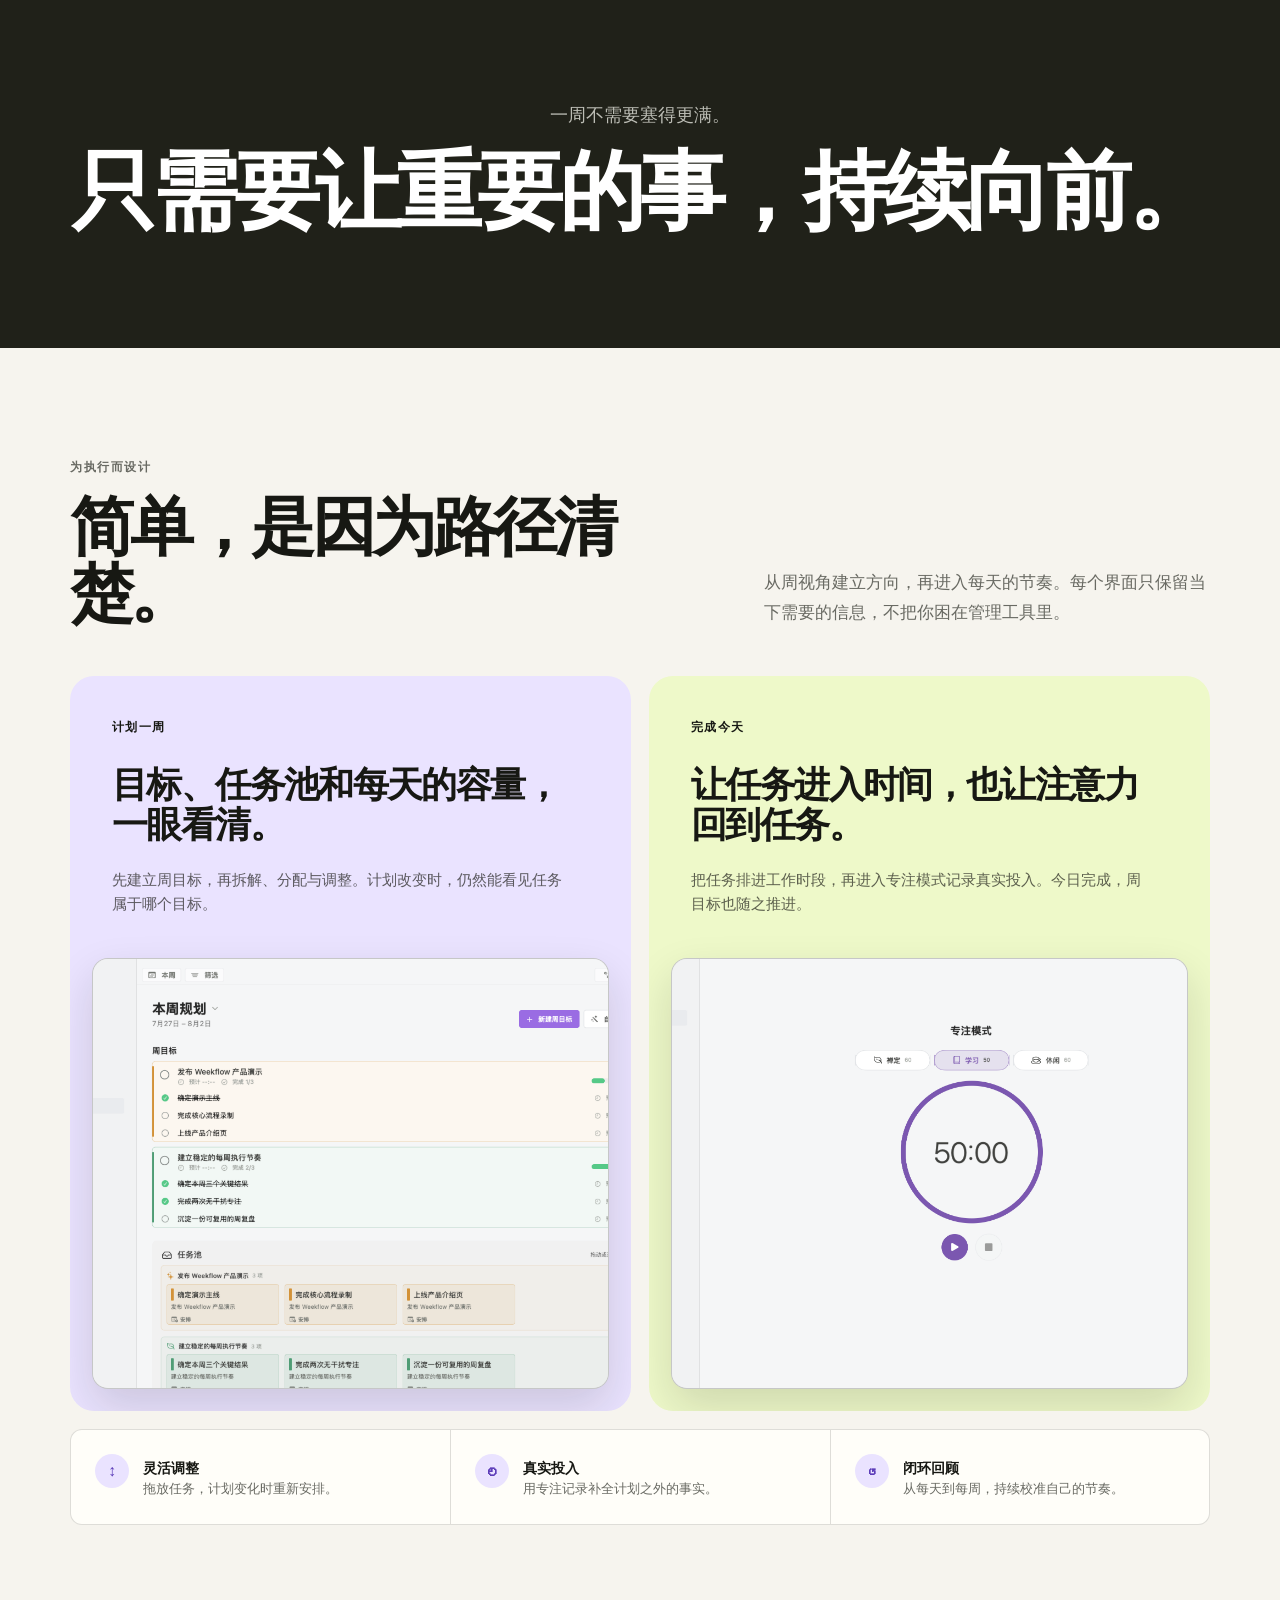
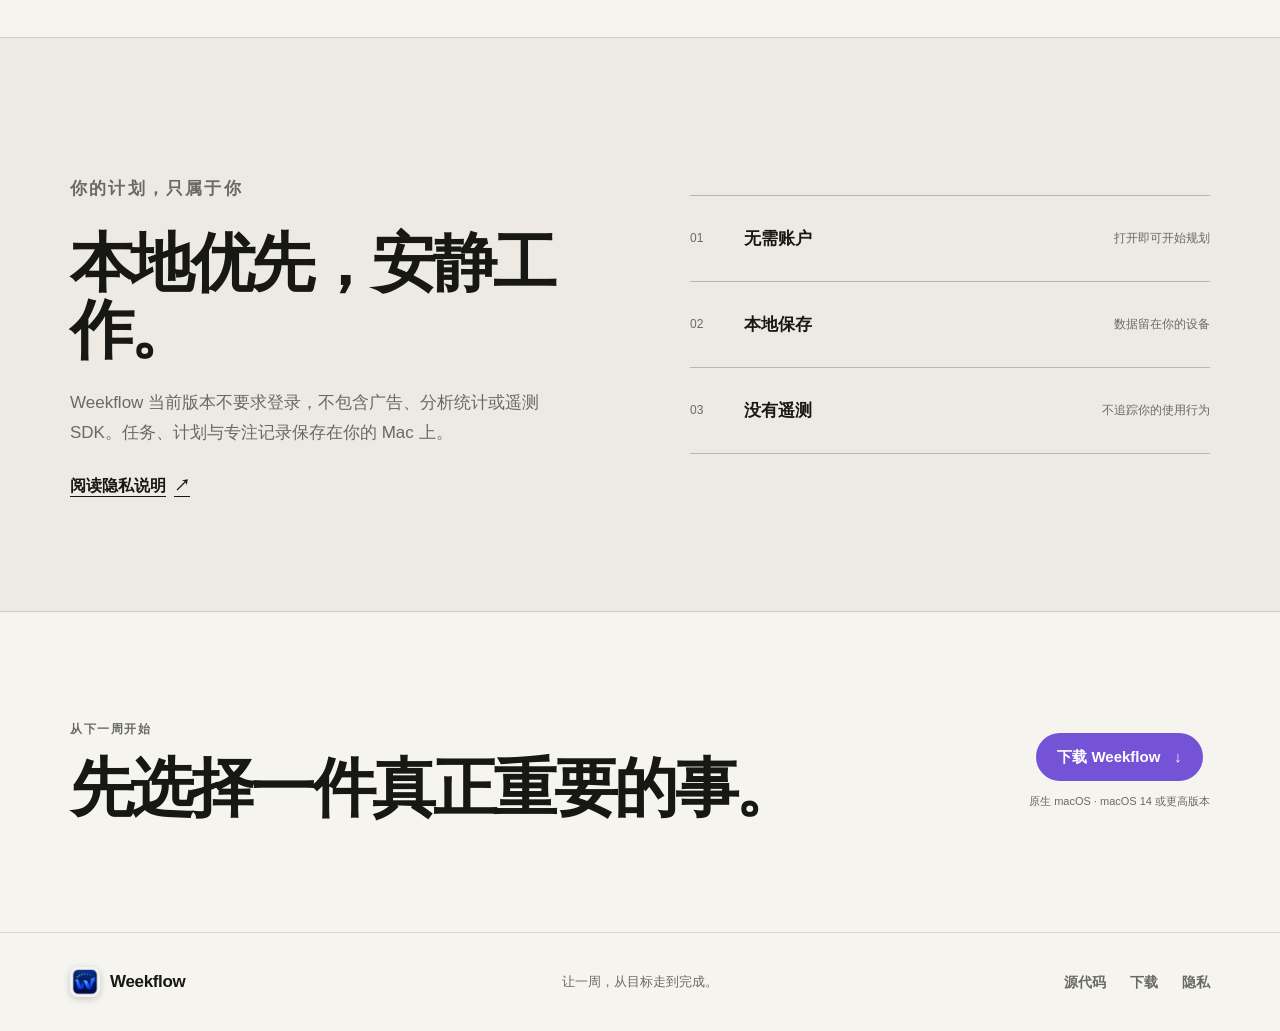
==== commit 11ecfc21: "fix: refine demo page scale and focus" ====
--- a/docs/index.html
+++ b/docs/index.html
@@ -197,6 +197,9 @@
                 <p class="media-fallback">每周回顾预览图暂不可用</p>
               </figure>
             </article>
+            <p class="demo-focus-note" aria-hidden="true">
+              <span>重点</span> 周目标 → 每日行动
+            </p>
           </div>
 
           <div class="demo-controls">
--- a/docs/styles.css
+++ b/docs/styles.css
@@ -15,7 +15,7 @@
   --radius-medium: 24px;
   --radius-large: 36px;
   --shadow: 0 28px 70px rgba(37, 31, 18, 0.12), 0 2px 12px rgba(37, 31, 18, 0.08);
-  --shell: min(1180px, calc(100vw - 48px));
+  --shell: min(1140px, calc(100vw - 48px));
 }
 
 * {
@@ -198,14 +198,18 @@
 }
 
 .hero {
-  padding-top: clamp(72px, 10vw, 126px);
-  padding-bottom: clamp(92px, 12vw, 148px);
+  display: grid;
+  grid-template-columns: minmax(300px, 0.78fr) minmax(0, 1.22fr);
+  align-items: center;
+  gap: clamp(38px, 6vw, 82px);
+  padding-top: clamp(64px, 8vw, 96px);
+  padding-bottom: clamp(72px, 9vw, 112px);
 }
 
 .hero-copy {
-  width: min(760px, 100%);
-  margin-inline: auto;
-  text-align: center;
+  width: auto;
+  margin: 0;
+  text-align: left;
 }
 
 .eyebrow {
@@ -221,7 +225,7 @@
 .hero-copy .eyebrow {
   display: flex;
   align-items: center;
-  justify-content: center;
+  justify-content: flex-start;
   gap: 9px;
 }
 
@@ -245,23 +249,23 @@
 }
 
 .hero h1 {
-  font-size: clamp(50px, 7.5vw, 92px);
+  font-size: clamp(46px, 5.5vw, 76px);
 }
 
 .hero-lede {
-  max-width: 620px;
-  margin: 26px auto 0;
-  color: var(--muted);
-  font-size: clamp(17px, 2vw, 20px);
+  max-width: 500px;
+  margin: 22px 0 0;
+  color: var(--muted);
+  font-size: clamp(16px, 1.55vw, 19px);
   line-height: 1.7;
 }
 
 .hero-actions {
   display: flex;
   align-items: center;
-  justify-content: center;
+  justify-content: flex-start;
   gap: 24px;
-  margin-top: 34px;
+  margin-top: 28px;
 }
 
 .hero-note {
@@ -273,7 +277,9 @@
 
 .product-demo {
   position: relative;
-  margin-top: clamp(58px, 8vw, 94px);
+  width: min(100%, 680px);
+  justify-self: end;
+  margin-top: 0;
   border: 1px solid var(--line-strong);
   border-radius: var(--radius-medium);
   background: #e9e8e3;
@@ -294,7 +300,7 @@
 }
 
 .window-chrome {
-  height: 42px;
+  height: 36px;
   display: flex;
   align-items: center;
   gap: 7px;
@@ -304,8 +310,8 @@
 }
 
 .window-chrome span {
-  width: 10px;
-  height: 10px;
+  width: 8px;
+  height: 8px;
   border: 1px solid rgba(23, 24, 19, 0.14);
   border-radius: 50%;
   background: #d7d5ce;
@@ -322,6 +328,8 @@
 }
 
 .demo-viewport {
+  position: relative;
+  padding: 16px 16px 0;
   background: #e7e8e8;
 }
 
@@ -347,6 +355,9 @@
 
 .product-shot {
   aspect-ratio: 20 / 13;
+  border: 1px solid rgba(23, 24, 19, 0.14);
+  border-radius: 12px;
+  box-shadow: 0 14px 30px rgba(24, 20, 12, 0.12);
 }
 
 .product-shot img {
@@ -370,6 +381,27 @@
   text-align: center;
 }
 
+.demo-focus-note {
+  position: absolute;
+  right: 28px;
+  bottom: 14px;
+  margin: 0;
+  padding: 7px 10px;
+  border: 1px solid rgba(23, 24, 19, 0.14);
+  border-radius: 999px;
+  color: var(--ink);
+  background: rgba(255, 254, 249, 0.9);
+  box-shadow: 0 8px 22px rgba(24, 20, 12, 0.12);
+  font-size: 11px;
+  font-weight: 700;
+  letter-spacing: -0.01em;
+}
+
+.demo-focus-note span {
+  margin-right: 5px;
+  color: var(--purple-dark);
+}
+
 [data-media-frame].is-missing .media-fallback {
   display: grid;
 }
@@ -378,9 +410,9 @@
   display: flex;
   align-items: center;
   justify-content: space-between;
-  gap: 24px;
-  min-height: 72px;
-  padding: 12px 16px 12px 18px;
+  gap: 12px;
+  min-height: 62px;
+  padding: 10px 14px 10px 16px;
   border-top: 1px solid var(--line);
   background: rgba(255, 255, 255, 0.9);
 }
@@ -396,8 +428,8 @@
 }
 
 .demo-tabs button {
-  min-height: 36px;
-  padding: 0 13px;
+  min-height: 32px;
+  padding: 0 10px;
   border: 0;
   border-radius: 999px;
   color: var(--muted);
@@ -415,12 +447,12 @@
 .demo-caption {
   margin: 0;
   color: var(--muted);
-  font-size: 12px;
+  font-size: 11px;
   text-align: right;
 }
 
 .demo-toggle {
-  min-height: 36px;
+  min-height: 32px;
   margin-left: auto;
   padding: 0 12px;
   border: 1px solid var(--line);
@@ -443,8 +475,8 @@
 }
 
 .section {
-  padding-top: clamp(92px, 12vw, 156px);
-  padding-bottom: clamp(92px, 12vw, 156px);
+  padding-top: clamp(76px, 9vw, 112px);
+  padding-bottom: clamp(76px, 9vw, 112px);
 }
 
 .section-heading-narrow {
@@ -479,7 +511,7 @@
   display: grid;
   grid-template-columns: repeat(4, minmax(0, 1fr));
   gap: 12px;
-  margin: 70px 0 0;
+  margin: 48px 0 0;
   padding: 0;
   list-style: none;
 }
@@ -502,7 +534,7 @@
 }
 
 .flow-card {
-  min-height: 308px;
+  min-height: 264px;
   display: flex;
   flex-direction: column;
   padding: 24px;
@@ -522,7 +554,7 @@
   position: relative;
   width: 52px;
   height: 52px;
-  margin-top: 42px;
+  margin-top: 30px;
   border: 1px solid var(--line-strong);
   border-radius: 15px;
   background: var(--purple-pale);
@@ -640,7 +672,7 @@
   display: grid;
   grid-template-columns: repeat(2, minmax(0, 1fr));
   gap: 18px;
-  margin-top: 68px;
+  margin-top: 48px;
 }
 
 .media-card {
@@ -660,12 +692,12 @@
 }
 
 .media-card-copy {
-  min-height: 325px;
-  padding: clamp(30px, 5vw, 54px);
+  min-height: 252px;
+  padding: clamp(28px, 3.8vw, 42px);
 }
 
 .card-kicker {
-  margin: 0 0 44px;
+  margin: 0 0 28px;
   font-size: 12px;
   font-weight: 760;
   letter-spacing: 0.12em;
@@ -675,7 +707,7 @@
 .media-card h3 {
   max-width: 470px;
   margin: 0;
-  font-size: clamp(28px, 3.6vw, 43px);
+  font-size: clamp(25px, 3vw, 36px);
   letter-spacing: -0.045em;
   line-height: 1.12;
 }
@@ -689,7 +721,7 @@
 
 .media-card-frame {
   aspect-ratio: 1.2 / 1;
-  margin: 0 28px 28px;
+  margin: 0 22px 22px;
   border: 1px solid rgba(23, 24, 19, 0.16);
   border-radius: 16px;
   background: #e8e9e9;
@@ -799,7 +831,7 @@
 }
 
 .final-cta {
-  min-height: 430px;
+  min-height: 320px;
   display: grid;
   grid-template-columns: 1fr auto;
   align-items: center;
@@ -863,6 +895,31 @@
 }
 
 @media (max-width: 900px) {
+  .hero {
+    grid-template-columns: 1fr;
+    gap: 44px;
+  }
+
+  .hero-copy {
+    text-align: center;
+  }
+
+  .hero-copy .eyebrow {
+    justify-content: center;
+  }
+
+  .hero-lede {
+    margin-inline: auto;
+  }
+
+  .hero-actions {
+    justify-content: center;
+  }
+
+  .product-demo {
+    justify-self: center;
+  }
+
   .header-inner {
     grid-template-columns: 1fr auto;
   }
@@ -945,6 +1002,10 @@
     border-radius: 18px;
   }
 
+  .demo-viewport {
+    padding: 10px 10px 0;
+  }
+
   .product-shot {
     aspect-ratio: 1.2 / 1;
   }
@@ -975,6 +1036,13 @@
   .demo-caption {
     margin: 8px 7px 0;
     text-align: left;
+  }
+
+  .demo-focus-note {
+    right: 18px;
+    bottom: 12px;
+    padding: 6px 8px;
+    font-size: 10px;
   }
 
   .demo-toggle {
